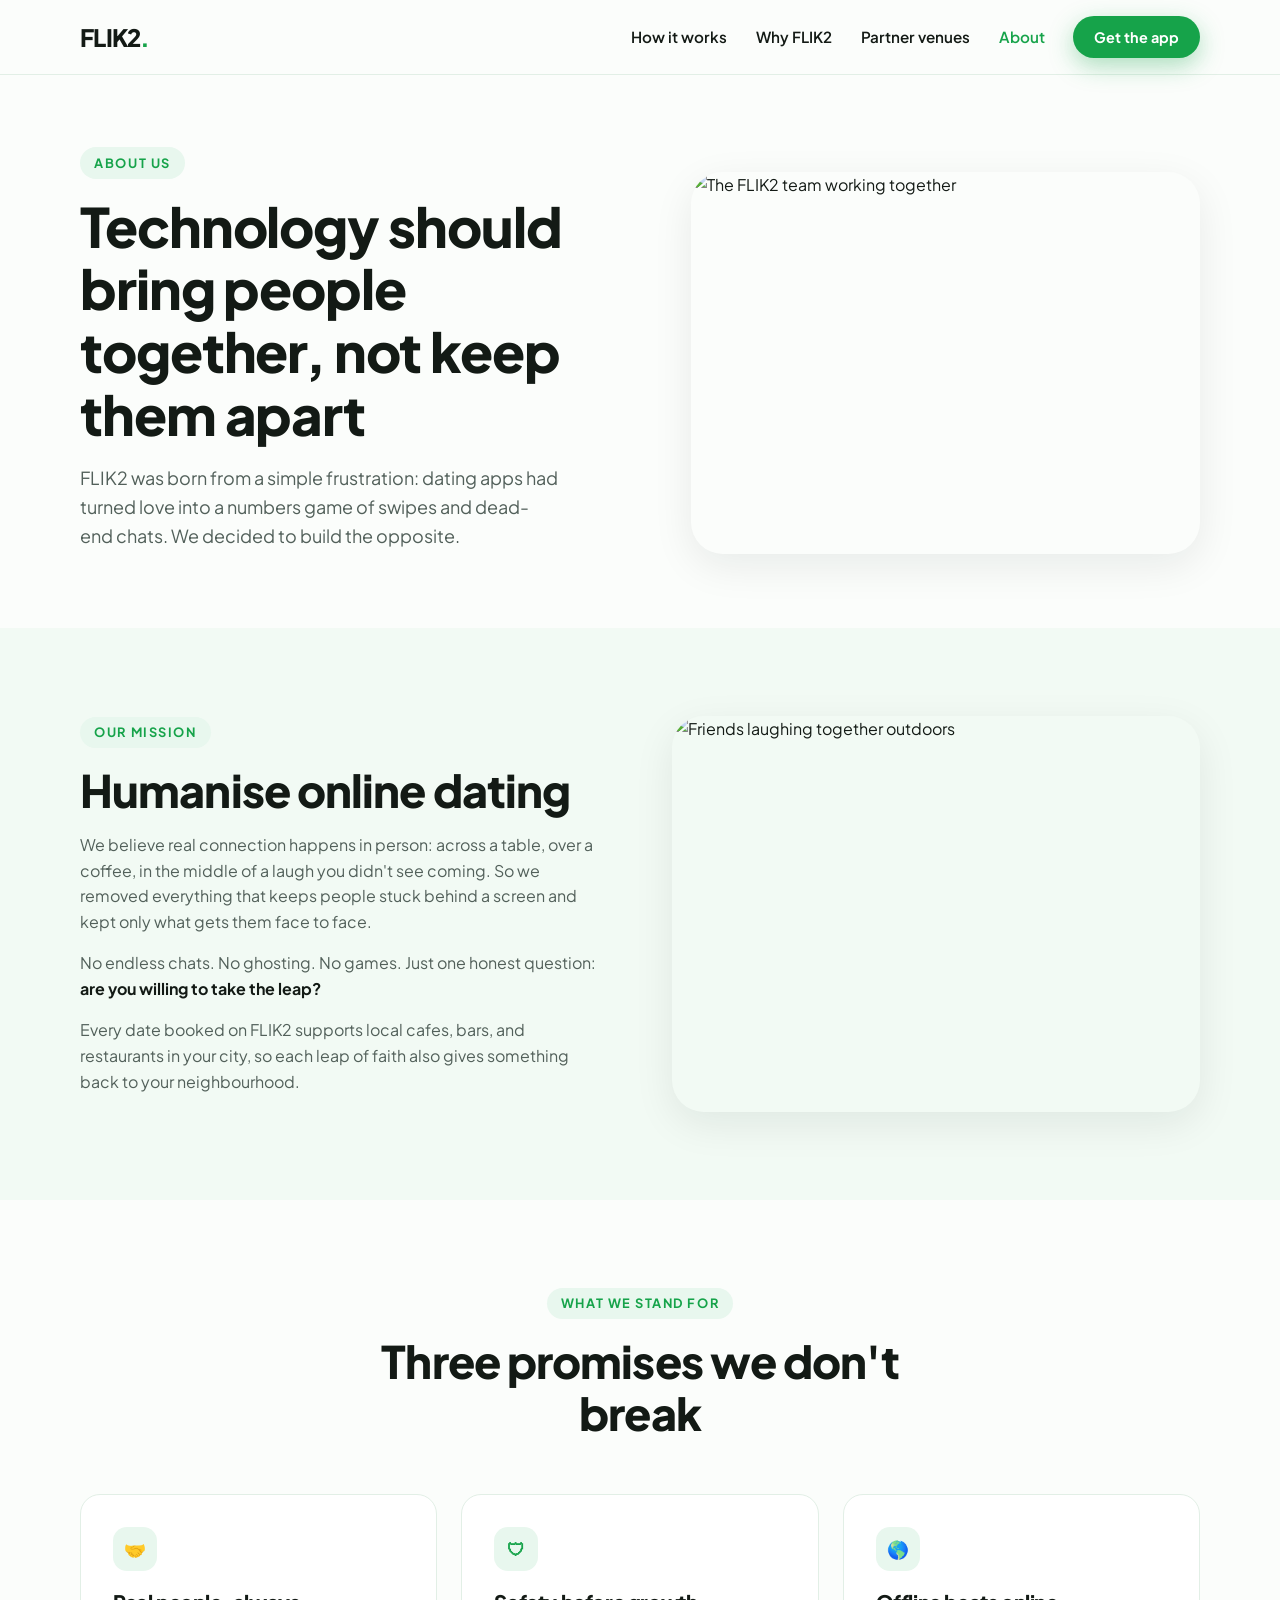
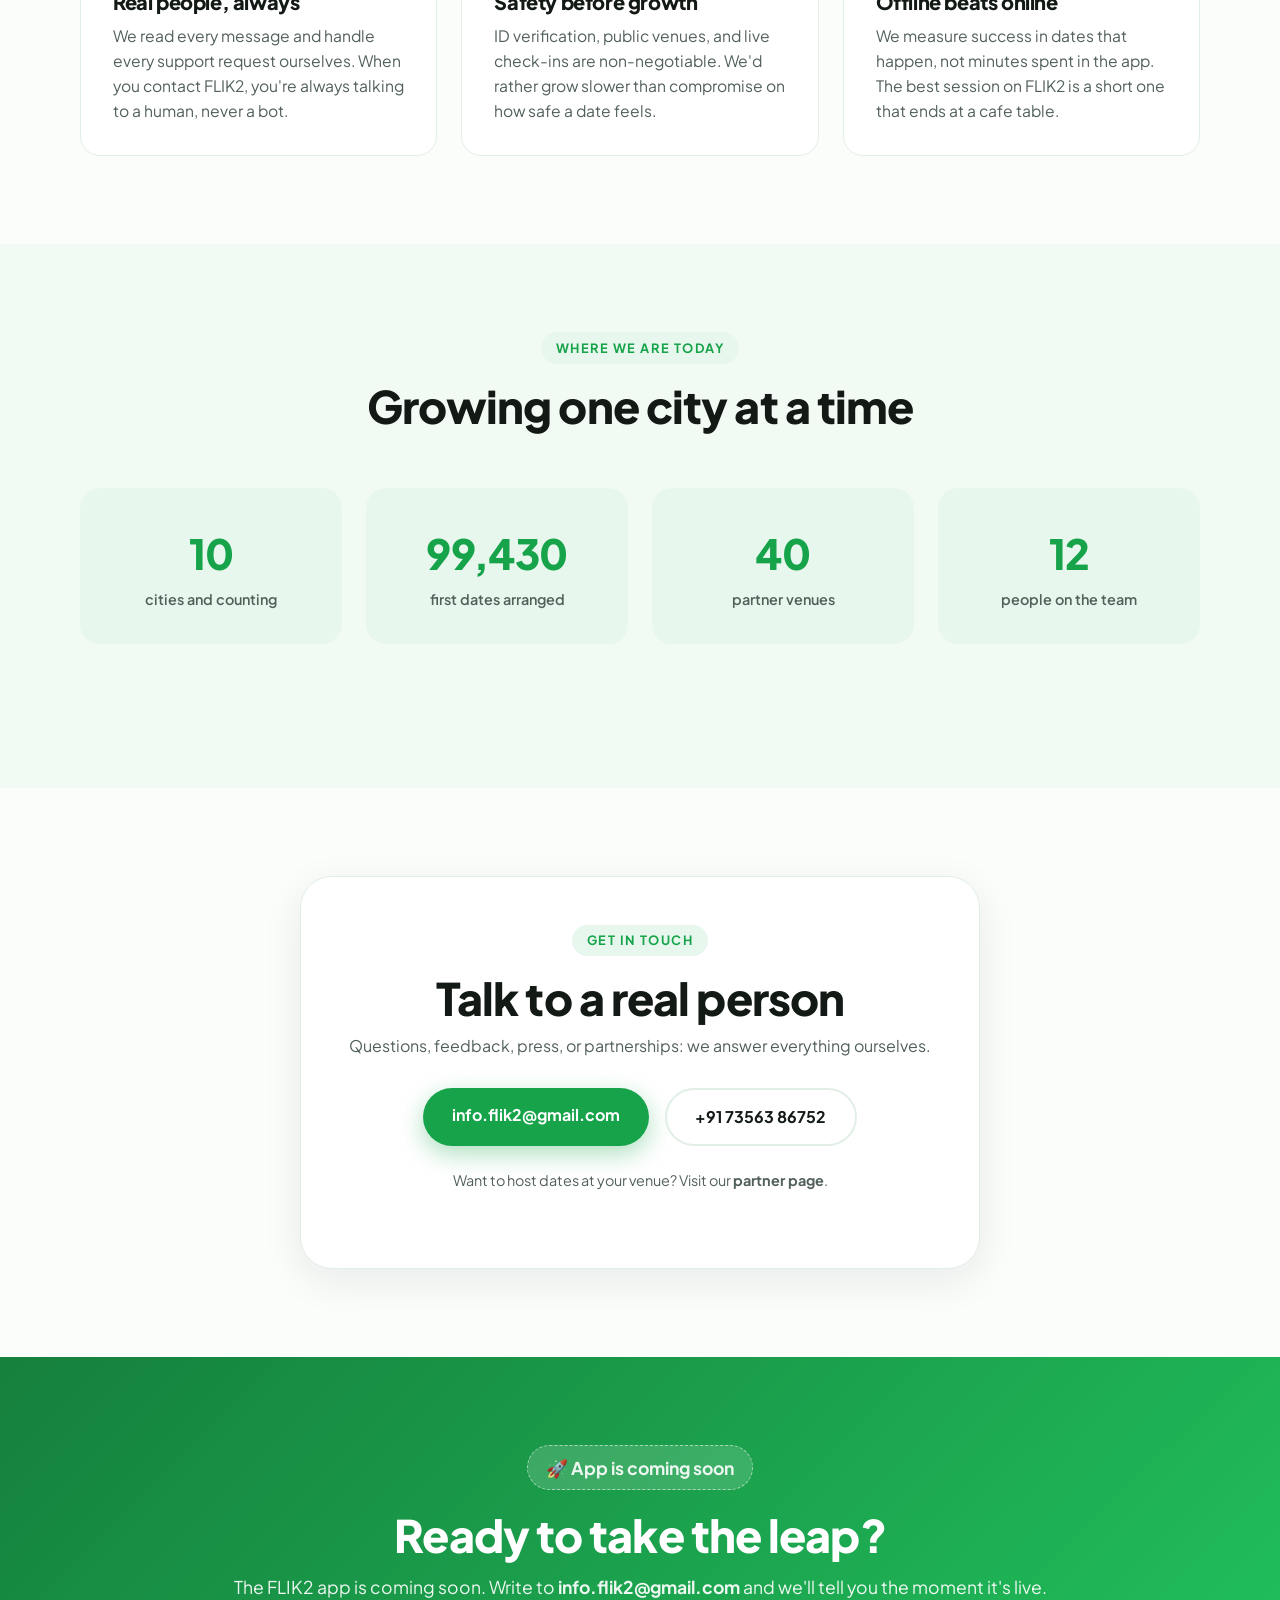
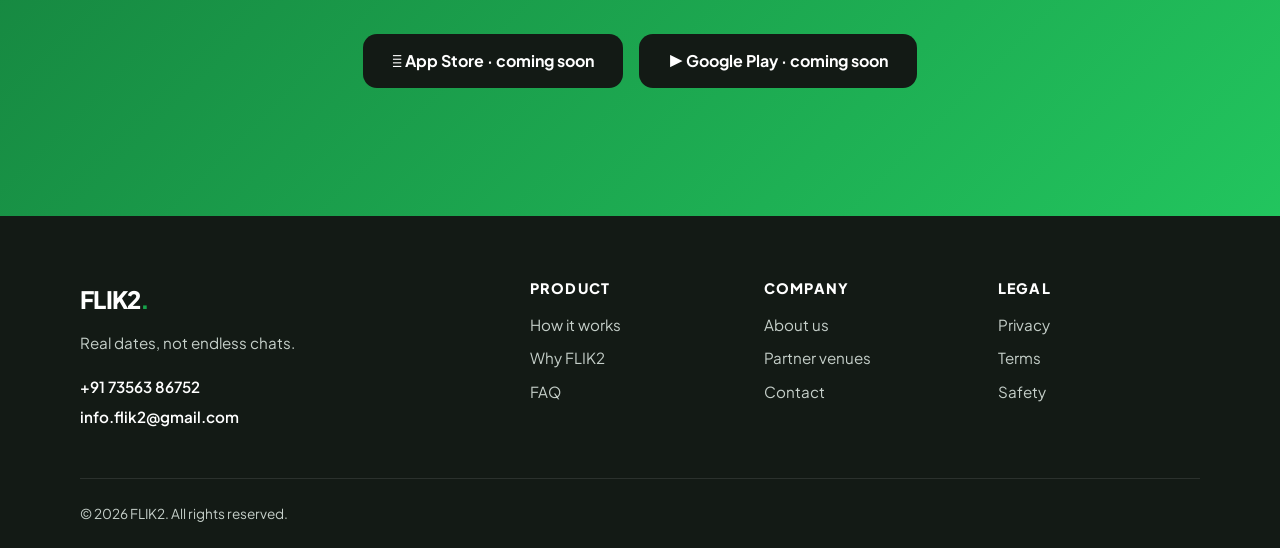
==== about.html @ 8e7c2722 "Initial commit: FLIK2 marketing website Landing page, partner venues page, and about page. Plain HTM" ====
<!DOCTYPE html>
<html lang="en">
<head>
  <meta charset="UTF-8" />
  <meta name="viewport" content="width=device-width, initial-scale=1.0" />
  <title>About us | FLIK2</title>
  <meta name="description" content="FLIK2 exists to bring people together in real life. Meet the team and the mission behind the anti-swiping dating app." />
  <link rel="icon" href="data:image/svg+xml,<svg xmlns='http://www.w3.org/2000/svg' viewBox='0 0 100 100'><text y='.9em' font-size='90'>&#128154;</text></svg>" />
  <link rel="preconnect" href="https://fonts.googleapis.com" />
  <link rel="preconnect" href="https://fonts.gstatic.com" crossorigin />
  <link href="https://fonts.googleapis.com/css2?family=Plus+Jakarta+Sans:wght@400;500;600;700;800&display=swap" rel="stylesheet" />
  <link rel="stylesheet" href="styles.css" />
  <noscript>
    <style>.reveal { opacity: 1; transform: none; }</style>
  </noscript>
</head>
<body>

  <!-- ===== Navigation ===== -->
  <header class="nav" id="top">
    <div class="container nav-inner">
      <a href="index.html" class="logo">FLIK2<span class="logo-dot">.</span></a>
      <nav class="nav-links" id="navLinks">
        <a href="index.html#how">How it works</a>
        <a href="index.html#features">Why FLIK2</a>
        <a href="partner.html">Partner venues</a>
        <a href="about.html" class="active">About</a>
        <a href="index.html#download" class="btn btn-primary btn-small">Get the app</a>
      </nav>
      <button class="nav-toggle" id="navToggle" aria-label="Toggle menu" aria-expanded="false">
        <span></span><span></span><span></span>
      </button>
    </div>
  </header>

  <!-- ===== Page hero ===== -->
  <section class="page-hero">
    <div class="container page-hero-inner">
      <div class="reveal">
        <span class="eyebrow">About us</span>
        <h1>Technology should bring people together, not keep them apart</h1>
        <p class="lead">
          FLIK2 was born from a simple frustration: dating apps had turned love into a numbers game
          of swipes and dead-end chats. We decided to build the opposite.
        </p>
      </div>
      <img class="page-hero-img reveal" src="https://images.unsplash.com/photo-1522071820081-009f0129c71c?auto=format&fit=crop&w=1000&q=70" alt="The FLIK2 team working together" loading="lazy" />
    </div>
  </section>

  <!-- ===== Mission ===== -->
  <section class="section section-tint">
    <div class="container split">
      <div class="reveal">
        <span class="eyebrow">Our mission</span>
        <h2>Humanise online dating</h2>
        <p>
          We believe real connection happens in person: across a table, over a coffee, in the middle
          of a laugh you didn't see coming. So we removed everything that keeps people stuck behind
          a screen and kept only what gets them face to face.
        </p>
        <p>
          No endless chats. No ghosting. No games. Just one honest question: <strong>are you willing
          to take the leap?</strong>
        </p>
        <p>
          Every date booked on FLIK2 supports local cafes, bars, and restaurants in your city, so
          each leap of faith also gives something back to your neighbourhood.
        </p>
      </div>
      <img class="split-img reveal" src="https://images.unsplash.com/photo-1529156069898-49953e39b3ac?auto=format&fit=crop&w=1000&q=70" alt="Friends laughing together outdoors" loading="lazy" />
    </div>
  </section>

  <!-- ===== Values ===== -->
  <section class="section">
    <div class="container">
      <div class="section-head reveal">
        <span class="eyebrow">What we stand for</span>
        <h2>Three promises we don't break</h2>
      </div>
      <div class="grid grid-3">
        <article class="card reveal">
          <div class="card-num">&#129309;</div>
          <h3>Real people, always</h3>
          <p>We read every message and handle every support request ourselves. When you contact FLIK2, you're always talking to a human, never a bot.</p>
        </article>
        <article class="card reveal">
          <div class="card-num">&#128737;</div>
          <h3>Safety before growth</h3>
          <p>ID verification, public venues, and live check-ins are non-negotiable. We'd rather grow slower than compromise on how safe a date feels.</p>
        </article>
        <article class="card reveal">
          <div class="card-num">&#127758;</div>
          <h3>Offline beats online</h3>
          <p>We measure success in dates that happen, not minutes spent in the app. The best session on FLIK2 is a short one that ends at a cafe table.</p>
        </article>
      </div>
    </div>
  </section>

  <!-- ===== Reach stats ===== -->
  <section class="section section-tint">
    <div class="container">
      <div class="section-head reveal">
        <span class="eyebrow">Where we are today</span>
        <h2>Growing one city at a time</h2>
      </div>
      <div class="grid grid-4 stats">
        <div class="stat reveal"><span class="stat-num" data-count="12">0</span><span class="stat-label">cities and counting</span></div>
        <div class="stat reveal"><span class="stat-num" data-count="120000">0</span><span class="stat-label">first dates arranged</span></div>
        <div class="stat reveal"><span class="stat-num" data-count="48">0</span><span class="stat-label">partner venues</span></div>
        <div class="stat reveal"><span class="stat-num" data-count="15">0</span><span class="stat-label">people on the team</span></div>
      </div>
    </div>
  </section>

  <!-- ===== Contact ===== -->
  <section class="section" id="contact">
    <div class="container">
      <div class="contact-card reveal">
        <span class="eyebrow">Get in touch</span>
        <h2>Talk to a real person</h2>
        <p>Questions, feedback, press, or partnerships: we answer everything ourselves.</p>
        <div class="contact-actions">
          <a class="btn btn-primary" href="mailto:info.flik2@gmail.com">info.flik2@gmail.com</a>
          <a class="btn btn-ghost" href="tel:+917356386752">+91 73563 86752</a>
        </div>
        <p class="contact-note">Want to host dates at your venue? Visit our <a href="partner.html"><strong>partner page</strong></a>.</p>
      </div>
    </div>
  </section>

  <!-- ===== Download CTA ===== -->
  <section class="cta" id="download">
    <div class="container cta-inner reveal">
      <p class="coming-soon">&#128640; App is coming soon</p>
      <h2>Ready to take the leap?</h2>
      <p>The FLIK2 app is coming soon. Write to <a href="mailto:info.flik2@gmail.com"><strong>info.flik2@gmail.com</strong></a> and we'll tell you the moment it's live.</p>
      <div class="cta-actions">
        <a href="#" class="store-btn">&#63743; App Store &middot; coming soon</a>
        <a href="#" class="store-btn">&#9654; Google Play &middot; coming soon</a>
      </div>
    </div>
  </section>

  <!-- ===== Footer ===== -->
  <footer class="footer">
    <div class="container footer-inner">
      <div class="footer-brand">
        <a href="index.html" class="logo">FLIK2<span class="logo-dot">.</span></a>
        <p>Real dates, not endless chats.</p>
        <div class="footer-contact">
          <a href="tel:+917356386752">+91 73563 86752</a>
          <a href="mailto:info.flik2@gmail.com">info.flik2@gmail.com</a>
        </div>
      </div>
      <div class="footer-cols">
        <div>
          <h4>Product</h4>
          <a href="index.html#how">How it works</a>
          <a href="index.html#features">Why FLIK2</a>
          <a href="index.html#faq">FAQ</a>
        </div>
        <div>
          <h4>Company</h4>
          <a href="about.html">About us</a>
          <a href="partner.html">Partner venues</a>
          <a href="about.html#contact">Contact</a>
        </div>
        <div>
          <h4>Legal</h4>
          <a href="#">Privacy</a>
          <a href="#">Terms</a>
          <a href="#">Safety</a>
        </div>
      </div>
    </div>
    <div class="container footer-bottom">
      <p>&copy; 2026 FLIK2. All rights reserved.</p>
    </div>
  </footer>

  <script src="script.js"></script>
</body>
</html>
---- styles.css ----
/* ============ Design tokens ============ */
:root {
  --brand: #16a34a;        /* primary green */
  --brand-dark: #15803d;   /* hover / emphasis */
  --brand-soft: #e8f7ee;   /* pale green fill */
  --ink: #131a15;          /* near-black text */
  --ink-soft: #52605a;     /* muted text */
  --bg: #fbfdfb;           /* page background */
  --tint: #f2faf4;         /* alternate section background */
  --card: #ffffff;
  --line: #e2efe6;
  --radius: 20px;
  --radius-lg: 32px;
  --shadow: 0 12px 40px rgba(19, 26, 21, 0.08);
  --font: "Plus Jakarta Sans", system-ui, -apple-system, "Segoe UI", sans-serif;
}

/* ============ Reset & base ============ */
*, *::before, *::after { box-sizing: border-box; margin: 0; padding: 0; }

html { scroll-behavior: smooth; }

body {
  font-family: var(--font);
  color: var(--ink);
  background: var(--bg);
  line-height: 1.6;
  -webkit-font-smoothing: antialiased;
}

img { max-width: 100%; display: block; }
a { color: inherit; text-decoration: none; }
ul { list-style: none; }

.container {
  width: min(1120px, 92%);
  margin-inline: auto;
}
.container-narrow { width: min(760px, 92%); }

h1, h2, h3, h4 { line-height: 1.15; font-weight: 800; letter-spacing: -0.02em; }
h1 { font-size: clamp(2.6rem, 6vw, 4.4rem); }
h2 { font-size: clamp(1.9rem, 4vw, 2.8rem); }
h3 { font-size: 1.25rem; }

.lead { font-size: 1.125rem; color: var(--ink-soft); }

.eyebrow {
  display: inline-block;
  font-size: 0.8rem;
  font-weight: 700;
  text-transform: uppercase;
  letter-spacing: 0.12em;
  color: var(--brand);
  background: var(--brand-soft);
  padding: 0.35rem 0.9rem;
  border-radius: 999px;
  margin-bottom: 1rem;
}

/* ============ Buttons ============ */
.btn {
  display: inline-block;
  font-weight: 700;
  padding: 0.9rem 1.8rem;
  border-radius: 999px;
  transition: transform 0.15s ease, box-shadow 0.15s ease, background 0.15s ease;
}
.btn:hover { transform: translateY(-2px); }
.btn-primary {
  background: var(--brand);
  color: #fff;
  box-shadow: 0 8px 24px rgba(22, 163, 74, 0.35);
}
.btn-primary:hover { background: var(--brand-dark); }
.btn-ghost {
  border: 2px solid var(--line);
  color: var(--ink);
}
.btn-ghost:hover { border-color: var(--brand); color: var(--brand); }
.btn-small { padding: 0.6rem 1.3rem; font-size: 0.9rem; }

/* ============ Coming soon badge ============ */
.coming-soon {
  display: inline-flex;
  align-items: center;
  gap: 0.5rem;
  margin-top: 1.2rem;
  padding: 0.45rem 1.1rem;
  border-radius: 999px;
  background: var(--brand-soft);
  border: 1px dashed var(--brand);
  color: var(--brand-dark);
  font-size: 0.9rem;
  font-weight: 700;
}
.cta .coming-soon {
  background: rgba(255, 255, 255, 0.16);
  border-color: rgba(255, 255, 255, 0.6);
  color: #fff;
  margin: 0 0 1.2rem;
}

/* ============ Navigation ============ */
.nav {
  position: sticky;
  top: 0;
  z-index: 50;
  background: rgba(251, 253, 251, 0.85);
  backdrop-filter: blur(12px);
  border-bottom: 1px solid var(--line);
}
.nav-inner {
  display: flex;
  align-items: center;
  justify-content: space-between;
  padding: 1rem 0;
}
.logo {
  font-size: 1.5rem;
  font-weight: 800;
  letter-spacing: -0.03em;
}
.logo-dot { color: var(--brand); }
.nav-links {
  display: flex;
  align-items: center;
  gap: 1.8rem;
  font-weight: 600;
  font-size: 0.95rem;
}
.nav-links a:not(.btn):hover { color: var(--brand); }
.nav-links a.active { color: var(--brand); }
.nav-toggle {
  display: none;
  flex-direction: column;
  gap: 5px;
  background: none;
  border: none;
  cursor: pointer;
  padding: 6px;
}
.nav-toggle span {
  width: 24px;
  height: 3px;
  border-radius: 2px;
  background: var(--ink);
  transition: transform 0.2s ease, opacity 0.2s ease;
}

/* ============ Hero (home) ============ */
.hero { overflow: hidden; }
.hero-inner {
  display: grid;
  grid-template-columns: 1.1fr 0.9fr;
  align-items: center;
  gap: 3rem;
  padding: 5rem 0 6rem;
}
.hero h1 em {
  font-style: normal;
  color: var(--brand);
}
.hero .lead { margin: 1.5rem 0 2rem; max-width: 32rem; }
.hero-actions { display: flex; gap: 1rem; flex-wrap: wrap; }

.hero-trust {
  display: flex;
  align-items: center;
  gap: 0.9rem;
  margin-top: 2.2rem;
  color: var(--ink-soft);
  font-size: 0.95rem;
}
.avatars { display: flex; }
.avatar {
  width: 38px; height: 38px;
  border-radius: 50%;
  border: 3px solid var(--bg);
  margin-left: -10px;
}
.avatar:first-child { margin-left: 0; }
.a1 { background: linear-gradient(135deg, #a7e8c3, #16a34a); }
.a2 { background: linear-gradient(135deg, #ffd97a, #ff9a3c); }
.a3 { background: linear-gradient(135deg, #9adcff, #3c8dff); }
.a4 { background: linear-gradient(135deg, #f3b8e0, #c73ca8); }

/* Phone mockup */
.hero-visual { position: relative; display: flex; justify-content: center; }
.phone {
  position: relative;
  z-index: 2;
  width: 290px;
  border-radius: 44px;
  background: var(--ink);
  padding: 12px;
  box-shadow: 0 30px 80px rgba(19, 26, 21, 0.25);
  transform: rotate(3deg);
}
.phone-notch {
  position: absolute;
  top: 22px; left: 50%;
  transform: translateX(-50%);
  width: 90px; height: 24px;
  background: var(--ink);
  border-radius: 999px;
  z-index: 3;
}
.phone-screen {
  background: linear-gradient(170deg, #f4fbf6, #dff3e6);
  border-radius: 34px;
  padding: 3.4rem 1.1rem 1.4rem;
  min-height: 520px;
  display: flex;
  flex-direction: column;
  gap: 1rem;
}
.app-header {
  display: flex;
  justify-content: space-between;
  font-weight: 800;
  font-size: 0.95rem;
}
.app-logo { color: var(--brand); }
.app-time { color: var(--ink-soft); font-weight: 600; }
.match-card {
  background: #fff;
  border-radius: 22px;
  padding: 1rem;
  box-shadow: var(--shadow);
  display: flex;
  flex-direction: column;
  gap: 0.8rem;
}
.match-photo {
  height: 170px;
  border-radius: 16px;
  object-fit: cover;
  width: 100%;
}
.match-info h4 { font-size: 1.05rem; margin-bottom: 0.2rem; }
.match-info p { font-size: 0.85rem; color: var(--ink-soft); }
.match-venue { font-weight: 600; color: var(--ink) !important; }
.app-btn {
  border: none;
  background: var(--brand);
  color: #fff;
  font-family: var(--font);
  font-weight: 700;
  font-size: 0.95rem;
  padding: 0.75rem;
  border-radius: 999px;
  cursor: pointer;
}
.app-hint {
  text-align: center;
  font-size: 0.8rem;
  font-weight: 600;
  color: var(--ink-soft);
  margin-top: auto;
}
.blob {
  position: absolute;
  border-radius: 50%;
  filter: blur(60px);
  opacity: 0.55;
  z-index: 1;
}
.blob-1 {
  width: 340px; height: 340px;
  background: #b8ecd0;
  top: -40px; right: -60px;
}
.blob-2 {
  width: 260px; height: 260px;
  background: #ffe3a8;
  bottom: -30px; left: -20px;
}

/* ============ Page hero (subpages) ============ */
.page-hero { padding: 4.5rem 0 3rem; }
.page-hero-inner {
  display: grid;
  grid-template-columns: 1.05fr 0.95fr;
  align-items: center;
  gap: 3rem;
}
.page-hero h1 { font-size: clamp(2.2rem, 5vw, 3.4rem); }
.page-hero .lead { margin: 1.2rem 0 1.8rem; max-width: 30rem; }
.page-hero-img {
  width: 100%;
  aspect-ratio: 4 / 3;
  object-fit: cover;
  border-radius: var(--radius-lg);
  box-shadow: var(--shadow);
}

/* ============ Sections ============ */
.section { padding: 5.5rem 0; }
.section-tint { background: var(--tint); }
.section-head { text-align: center; max-width: 640px; margin: 0 auto 3.5rem; }

.grid { display: grid; gap: 1.5rem; }
.grid-3 { grid-template-columns: repeat(3, 1fr); }
.grid-4 { grid-template-columns: repeat(4, 1fr); }

.card {
  background: var(--card);
  border: 1px solid var(--line);
  border-radius: var(--radius);
  padding: 2rem;
  transition: transform 0.2s ease, box-shadow 0.2s ease;
}
.card:hover { transform: translateY(-6px); box-shadow: var(--shadow); }
.card-num {
  width: 44px; height: 44px;
  display: grid;
  place-items: center;
  border-radius: 14px;
  background: var(--brand-soft);
  color: var(--brand);
  font-weight: 800;
  font-size: 1.1rem;
  margin-bottom: 1.2rem;
}
.card h3 { margin-bottom: 0.6rem; }
.card p { color: var(--ink-soft); font-size: 0.98rem; }

/* Photo strip (image collage) */
.photo-strip {
  display: grid;
  grid-template-columns: repeat(3, 1fr);
  gap: 1.2rem;
  margin-top: 3rem;
}
.photo-strip img {
  width: 100%;
  aspect-ratio: 4 / 5;
  object-fit: cover;
  border-radius: var(--radius);
  box-shadow: var(--shadow);
}
.photo-strip img:nth-child(2) { transform: translateY(1.4rem); }

/* ============ Features ============ */
.features-inner {
  display: grid;
  grid-template-columns: 1fr 1.1fr;
  gap: 4rem;
  align-items: center;
}
.features-copy h2 { margin-bottom: 1rem; }
.features-copy .lead { margin-bottom: 2rem; }
.features-img {
  width: 100%;
  aspect-ratio: 4 / 3;
  object-fit: cover;
  border-radius: var(--radius-lg);
  box-shadow: var(--shadow);
  margin-top: 2rem;
}
.feature-list { display: flex; flex-direction: column; gap: 1.1rem; }
.feature-list li {
  display: flex;
  gap: 1rem;
  background: var(--card);
  border: 1px solid var(--line);
  border-radius: var(--radius);
  padding: 1.1rem 1.3rem;
  font-size: 0.98rem;
  color: var(--ink-soft);
}
.feature-list strong { color: var(--ink); }
.check {
  flex-shrink: 0;
  width: 28px; height: 28px;
  display: grid;
  place-items: center;
  border-radius: 50%;
  background: var(--brand);
  color: #fff;
  font-size: 0.85rem;
  font-weight: 800;
  margin-top: 2px;
}

/* ============ Stats ============ */
.stats { text-align: center; margin-bottom: 3.5rem; }
.stat {
  padding: 2rem 1rem;
  border-radius: var(--radius);
  background: var(--brand-soft);
}
.stat-num {
  display: block;
  font-size: clamp(1.9rem, 3.5vw, 2.6rem);
  font-weight: 800;
  color: var(--brand);
  letter-spacing: -0.02em;
}
.stat-label { font-size: 0.9rem; font-weight: 600; color: var(--ink-soft); }

.quote {
  max-width: 680px;
  margin: 0 auto;
  text-align: center;
}
.quote blockquote {
  font-size: clamp(1.2rem, 2.5vw, 1.6rem);
  font-weight: 700;
  line-height: 1.4;
}
.quote figcaption { margin-top: 1rem; color: var(--ink-soft); font-size: 0.95rem; }

/* ============ Split section (image + copy, used on subpages) ============ */
.split {
  display: grid;
  grid-template-columns: 1fr 1fr;
  gap: 4rem;
  align-items: center;
}
.split-img {
  width: 100%;
  aspect-ratio: 4 / 3;
  object-fit: cover;
  border-radius: var(--radius-lg);
  box-shadow: var(--shadow);
}
.split h2 { margin-bottom: 1rem; }
.split p { color: var(--ink-soft); margin-bottom: 1rem; }
.split p strong { color: var(--ink); }

/* ============ Contact card ============ */
.contact-card {
  background: var(--card);
  border: 1px solid var(--line);
  border-radius: var(--radius-lg);
  box-shadow: var(--shadow);
  padding: 3rem 2rem;
  text-align: center;
  max-width: 680px;
  margin: 0 auto;
}
.contact-card h2 { margin-bottom: 0.6rem; }
.contact-card > p { color: var(--ink-soft); margin-bottom: 1.8rem; }
.contact-actions {
  display: flex;
  justify-content: center;
  gap: 1rem;
  flex-wrap: wrap;
}
.contact-note { margin-top: 1.4rem; font-size: 0.9rem; color: var(--ink-soft); }

/* ============ FAQ ============ */
.faq-item {
  background: var(--card);
  border: 1px solid var(--line);
  border-radius: var(--radius);
  padding: 1.2rem 1.5rem;
  margin-bottom: 1rem;
}
.faq-item summary {
  font-weight: 700;
  cursor: pointer;
  list-style: none;
  position: relative;
  padding-right: 2rem;
}
.faq-item summary::-webkit-details-marker { display: none; }
.faq-item summary::after {
  content: "+";
  position: absolute;
  right: 0; top: 50%;
  transform: translateY(-50%);
  font-size: 1.4rem;
  font-weight: 600;
  color: var(--brand);
  transition: transform 0.2s ease;
}
.faq-item[open] summary::after { transform: translateY(-50%) rotate(45deg); }
.faq-item p { margin-top: 0.8rem; color: var(--ink-soft); font-size: 0.98rem; }

/* ============ CTA banner ============ */
.cta {
  background: linear-gradient(135deg, #15803d, #22c55e);
  color: #fff;
  padding: 5.5rem 0;
}
.cta-inner { text-align: center; }
.cta h2 { max-width: 620px; margin: 0 auto 0.8rem; }
.cta p { opacity: 0.92; font-size: 1.1rem; margin-bottom: 2rem; }
.cta-actions {
  display: flex;
  justify-content: center;
  gap: 1rem;
  flex-wrap: wrap;
  margin-bottom: 2.5rem;
}
.store-btn {
  background: var(--ink);
  color: #fff;
  font-weight: 700;
  padding: 0.9rem 1.8rem;
  border-radius: 14px;
  transition: transform 0.15s ease;
}
.store-btn:hover { transform: translateY(-2px); }
.qr {
  display: inline-flex;
  flex-direction: column;
  align-items: center;
  gap: 0.6rem;
  font-size: 0.85rem;
  font-weight: 600;
  opacity: 0.95;
}
.qr-box {
  width: 96px; height: 96px;
  border-radius: 14px;
  background:
    repeating-linear-gradient(0deg, var(--ink) 0 6px, transparent 6px 12px),
    repeating-linear-gradient(90deg, var(--ink) 0 6px, #fff 6px 12px);
  border: 6px solid #fff;
}

/* ============ Footer ============ */
.footer {
  background: var(--ink);
  color: #c5cfc9;
  padding: 4rem 0 0;
  font-size: 0.95rem;
}
.footer .logo { color: #fff; }
.footer-inner {
  display: grid;
  grid-template-columns: 1.2fr 2fr;
  gap: 3rem;
  padding-bottom: 3rem;
}
.footer-brand p { margin-top: 0.8rem; }
.footer-contact { margin-top: 1.2rem; display: flex; flex-direction: column; gap: 0.4rem; }
.footer-contact a { font-weight: 600; color: #fff; }
.footer-contact a:hover { color: #4ade80; }
.footer-cols {
  display: grid;
  grid-template-columns: repeat(3, 1fr);
  gap: 2rem;
}
.footer-cols h4 {
  color: #fff;
  font-size: 0.9rem;
  text-transform: uppercase;
  letter-spacing: 0.08em;
  margin-bottom: 1rem;
}
.footer-cols a {
  display: block;
  margin-bottom: 0.6rem;
}
.footer-cols a:hover { color: #4ade80; }
.footer-bottom {
  border-top: 1px solid rgba(255, 255, 255, 0.1);
  padding: 1.5rem 0;
  font-size: 0.85rem;
}

/* ============ Reveal animation ============ */
.reveal {
  opacity: 0;
  transform: translateY(24px);
  transition: opacity 0.6s ease, transform 0.6s ease;
}
.reveal.visible {
  opacity: 1;
  transform: translateY(0);
}

/* ============ Responsive ============ */
@media (max-width: 900px) {
  .hero-inner { grid-template-columns: 1fr; text-align: center; padding: 3.5rem 0 4rem; }
  .hero .lead { margin-inline: auto; }
  .hero-actions, .hero-trust { justify-content: center; }
  .page-hero-inner { grid-template-columns: 1fr; }
  .grid-3 { grid-template-columns: 1fr; }
  .grid-4 { grid-template-columns: repeat(2, 1fr); }
  .features-inner, .split { grid-template-columns: 1fr; gap: 2.5rem; }
  .footer-inner { grid-template-columns: 1fr; gap: 2rem; }

  .nav-toggle { display: flex; }
  .nav-links {
    position: absolute;
    top: 100%;
    left: 0; right: 0;
    background: var(--bg);
    border-bottom: 1px solid var(--line);
    flex-direction: column;
    align-items: center;
    gap: 1.4rem;
    padding: 1.6rem 0;
    display: none;
  }
  .nav-links.open { display: flex; }
}

@media (max-width: 520px) {
  .grid-4 { grid-template-columns: 1fr; }
  .phone { width: 260px; }
  .photo-strip { grid-template-columns: 1fr; }
  .photo-strip img:nth-child(2) { transform: none; }
}
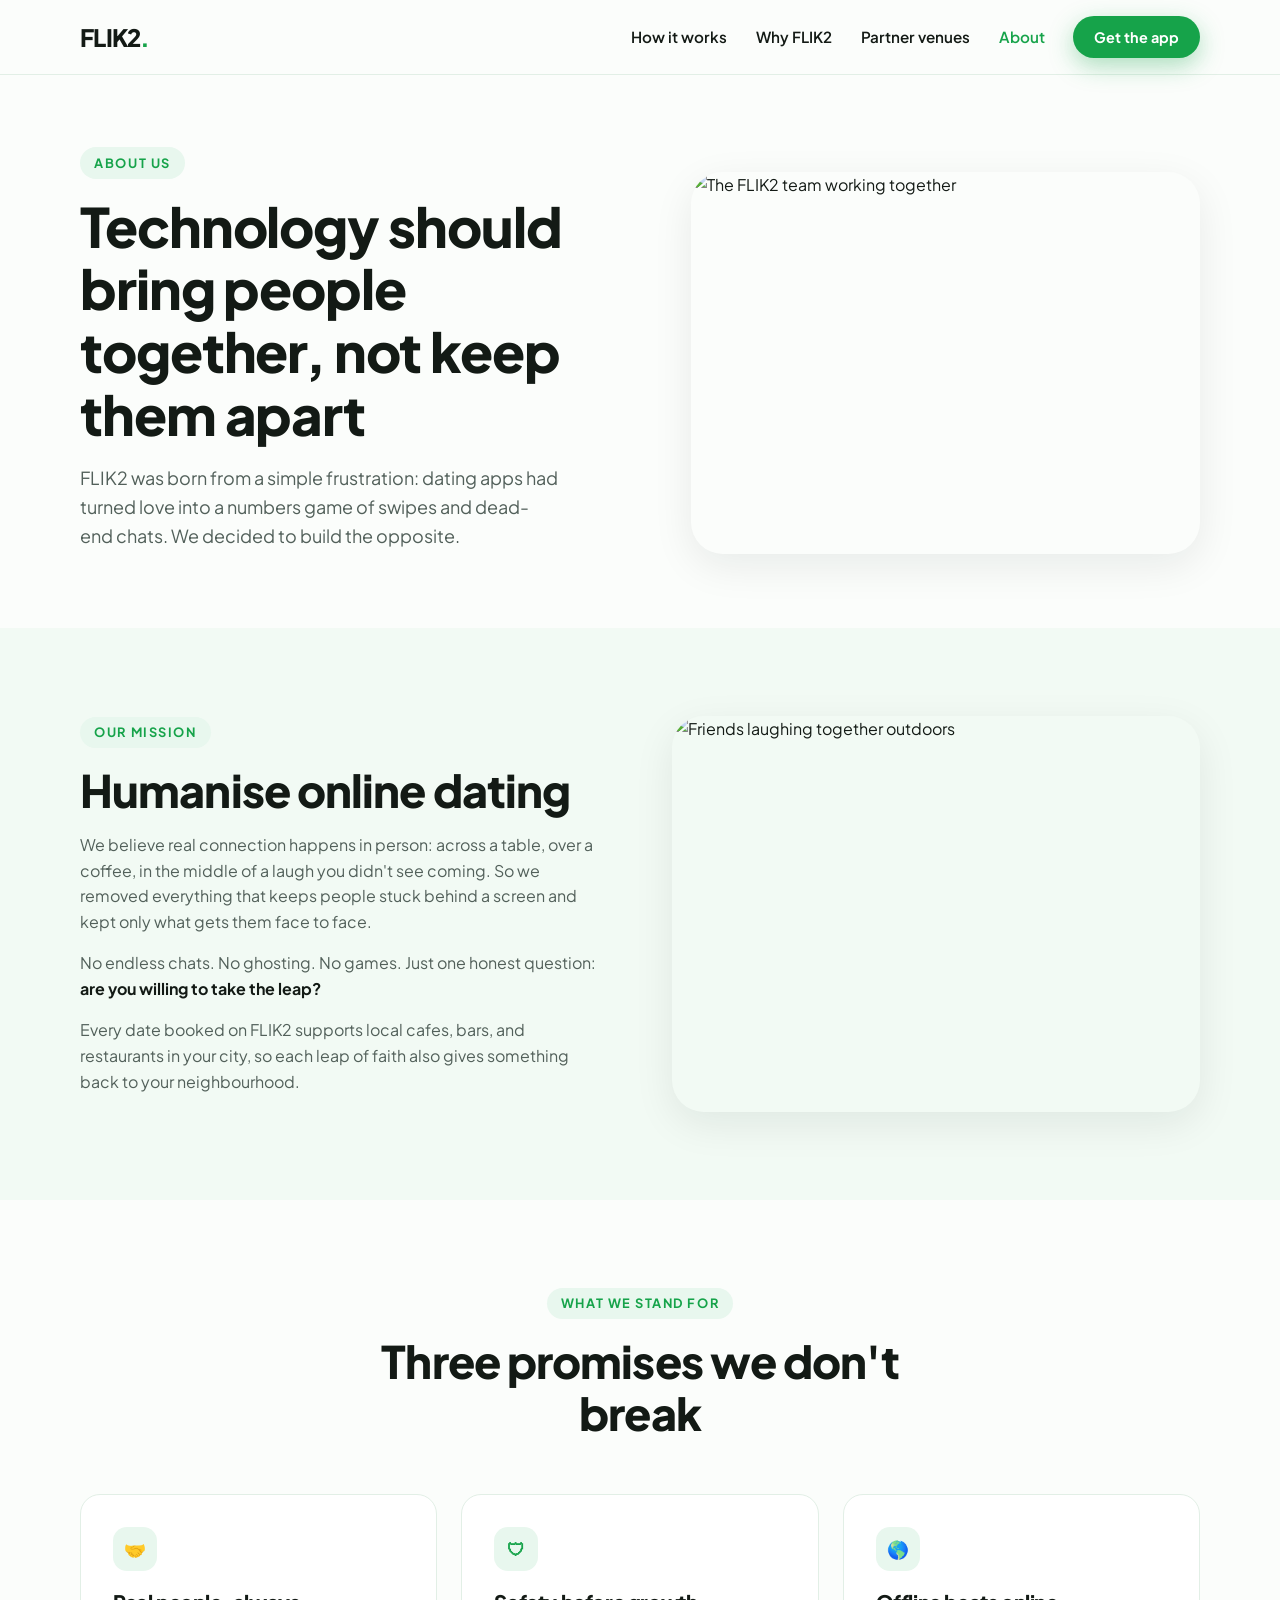
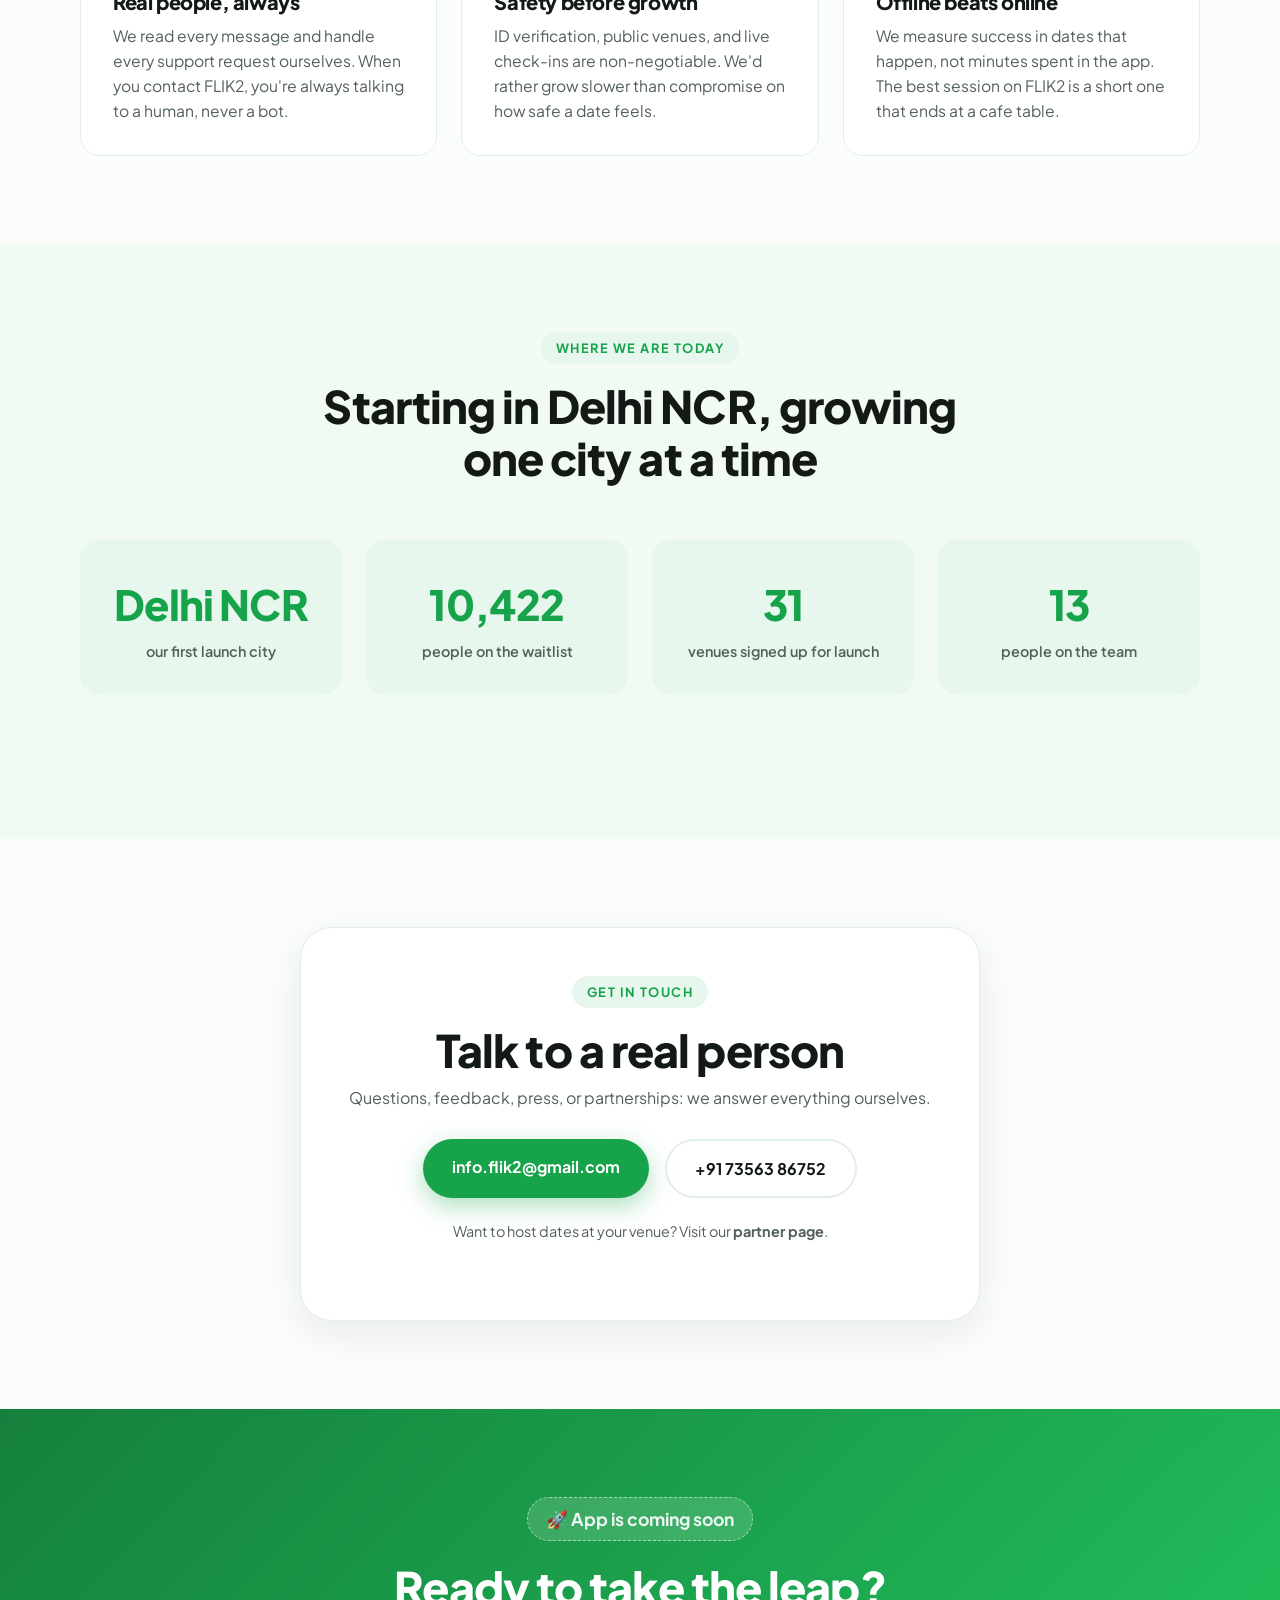
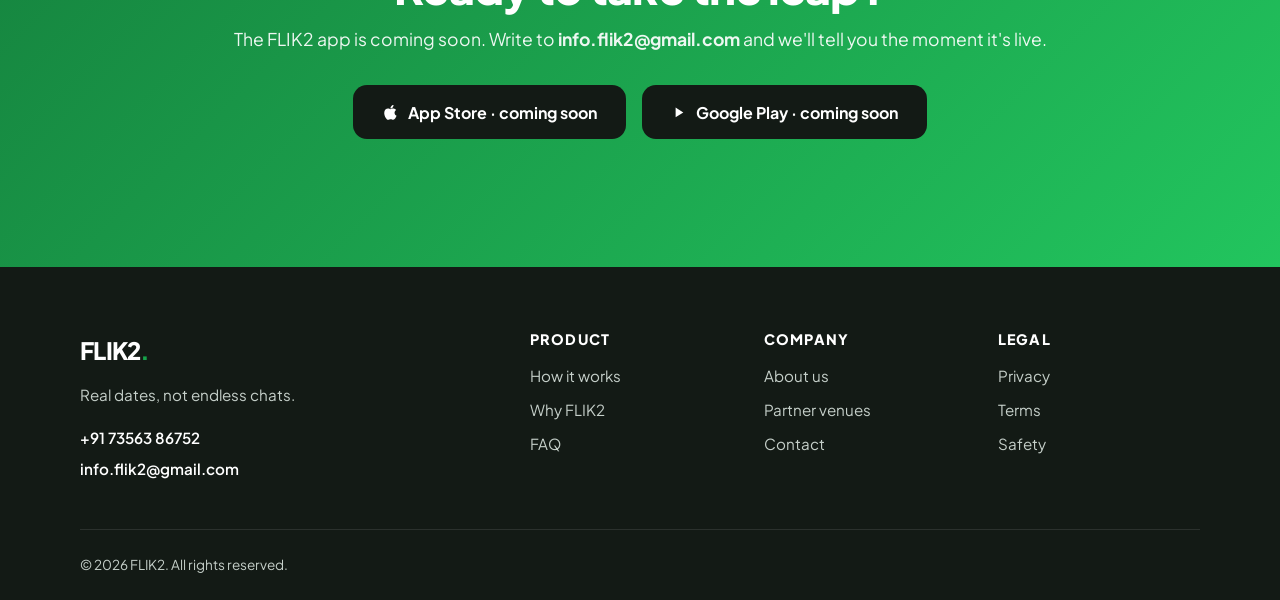
==== commit 494dc0a1: "Apply QA fixes and pre-launch content corrections - Replace Apple private-use glyph with inline SVG " ====
--- a/about.html
+++ b/about.html
@@ -5,6 +5,11 @@
   <meta name="viewport" content="width=device-width, initial-scale=1.0" />
   <title>About us | FLIK2</title>
   <meta name="description" content="FLIK2 exists to bring people together in real life. Meet the team and the mission behind the anti-swiping dating app." />
+  <meta property="og:type" content="website" />
+  <meta property="og:title" content="About us | FLIK2" />
+  <meta property="og:description" content="FLIK2 exists to bring people together in real life. Meet the team and the mission behind the anti-swiping dating app." />
+  <meta property="og:image" content="https://images.unsplash.com/photo-1522071820081-009f0129c71c?auto=format&fit=crop&w=1200&q=70" />
+  <meta name="twitter:card" content="summary_large_image" />
   <link rel="icon" href="data:image/svg+xml,<svg xmlns='http://www.w3.org/2000/svg' viewBox='0 0 100 100'><text y='.9em' font-size='90'>&#128154;</text></svg>" />
   <link rel="preconnect" href="https://fonts.googleapis.com" />
   <link rel="preconnect" href="https://fonts.gstatic.com" crossorigin />
@@ -104,13 +109,13 @@
     <div class="container">
       <div class="section-head reveal">
         <span class="eyebrow">Where we are today</span>
-        <h2>Growing one city at a time</h2>
+        <h2>Starting in Delhi NCR, growing one city at a time</h2>
       </div>
       <div class="grid grid-4 stats">
-        <div class="stat reveal"><span class="stat-num" data-count="12">0</span><span class="stat-label">cities and counting</span></div>
-        <div class="stat reveal"><span class="stat-num" data-count="120000">0</span><span class="stat-label">first dates arranged</span></div>
-        <div class="stat reveal"><span class="stat-num" data-count="48">0</span><span class="stat-label">partner venues</span></div>
-        <div class="stat reveal"><span class="stat-num" data-count="15">0</span><span class="stat-label">people on the team</span></div>
+        <div class="stat reveal"><span class="stat-num">Delhi NCR</span><span class="stat-label">our first launch city</span></div>
+        <div class="stat reveal"><span class="stat-num" data-count="12000">12,000+</span><span class="stat-label">people on the waitlist</span></div>
+        <div class="stat reveal"><span class="stat-num" data-count="36">36</span><span class="stat-label">venues signed up for launch</span></div>
+        <div class="stat reveal"><span class="stat-num" data-count="15">15</span><span class="stat-label">people on the team</span></div>
       </div>
     </div>
   </section>
@@ -138,8 +143,8 @@
       <h2>Ready to take the leap?</h2>
       <p>The FLIK2 app is coming soon. Write to <a href="mailto:info.flik2@gmail.com"><strong>info.flik2@gmail.com</strong></a> and we'll tell you the moment it's live.</p>
       <div class="cta-actions">
-        <a href="#" class="store-btn">&#63743; App Store &middot; coming soon</a>
-        <a href="#" class="store-btn">&#9654; Google Play &middot; coming soon</a>
+        <a href="#" class="store-btn"><svg viewBox="0 0 384 512" aria-hidden="true"><path d="M318.7 268.7c-.2-36.7 16.4-64.4 50-84.8-18.8-26.9-47.2-41.7-84.7-44.6-35.5-2.7-74.3 20.7-88.5 20.7-15 0-49.4-19.7-76.4-19.7C63.3 141.2 4 184.8 4 273.5q0 39.3 14.4 81.2c12.8 36.7 59 126.7 107.2 125.2 25.2-.6 43-17.9 75.8-17.9 31.8 0 48.3 17.9 76.4 17.9 48.6-.7 90.4-82.5 102.6-119.3-65.2-30.7-61.7-90-61.7-91.9zm-56.6-164.2c27.3-32.4 24.8-61.9 24-72.5-24.1 1.4-52 16.4-67.9 34.9-17.5 19.8-27.8 44.3-25.6 71.9 26.1 2 49.9-11.4 69.5-34.3z"/></svg> App Store &middot; coming soon</a>
+        <a href="#" class="store-btn"><svg viewBox="0 0 24 24" aria-hidden="true"><path d="M8 5v14l11-7z"/></svg> Google Play &middot; coming soon</a>
       </div>
     </div>
   </section>
--- a/styles.css
+++ b/styles.css
@@ -296,11 +296,15 @@
 }
 
 /* ============ Sections ============ */
+/* Keep anchor targets clear of the sticky header */
+section[id] { scroll-margin-top: 80px; }
+
 .section { padding: 5.5rem 0; }
 .section-tint { background: var(--tint); }
 .section-head { text-align: center; max-width: 640px; margin: 0 auto 3.5rem; }
 
 .grid { display: grid; gap: 1.5rem; }
+.grid-2 { grid-template-columns: repeat(2, 1fr); }
 .grid-3 { grid-template-columns: repeat(3, 1fr); }
 .grid-4 { grid-template-columns: repeat(4, 1fr); }
 
@@ -399,6 +403,25 @@
   letter-spacing: -0.02em;
 }
 .stat-label { font-size: 0.9rem; font-weight: 600; color: var(--ink-soft); }
+
+/* Co-founder message cards */
+.founders-head { text-align: center; margin-bottom: 2rem; }
+.founder-card { display: flex; flex-direction: column; gap: 1rem; }
+.founder-card blockquote {
+  font-size: 1.08rem;
+  font-weight: 600;
+  line-height: 1.55;
+}
+.founder-card blockquote::before {
+  content: "\201C";
+  display: block;
+  font-size: 2.6rem;
+  line-height: 1;
+  color: var(--brand);
+  font-weight: 800;
+}
+.founder-card figcaption { color: var(--ink-soft); font-size: 0.92rem; }
+.founder-card figcaption strong { color: var(--ink); }
 
 .quote {
   max-width: 680px;
@@ -497,6 +520,9 @@
   margin-bottom: 2.5rem;
 }
 .store-btn {
+  display: inline-flex;
+  align-items: center;
+  gap: 0.55rem;
   background: var(--ink);
   color: #fff;
   font-weight: 700;
@@ -505,6 +531,7 @@
   transition: transform 0.15s ease;
 }
 .store-btn:hover { transform: translateY(-2px); }
+.store-btn svg { width: 1.05em; height: 1.05em; fill: currentColor; }
 .qr {
   display: inline-flex;
   flex-direction: column;
@@ -575,13 +602,18 @@
   transform: translateY(0);
 }
 
+@media (prefers-reduced-motion: reduce) {
+  html { scroll-behavior: auto; }
+  .reveal { opacity: 1; transform: none; transition: none; }
+}
+
 /* ============ Responsive ============ */
 @media (max-width: 900px) {
   .hero-inner { grid-template-columns: 1fr; text-align: center; padding: 3.5rem 0 4rem; }
   .hero .lead { margin-inline: auto; }
   .hero-actions, .hero-trust { justify-content: center; }
   .page-hero-inner { grid-template-columns: 1fr; }
-  .grid-3 { grid-template-columns: 1fr; }
+  .grid-2, .grid-3 { grid-template-columns: 1fr; }
   .grid-4 { grid-template-columns: repeat(2, 1fr); }
   .features-inner, .split { grid-template-columns: 1fr; gap: 2.5rem; }
   .footer-inner { grid-template-columns: 1fr; gap: 2rem; }
